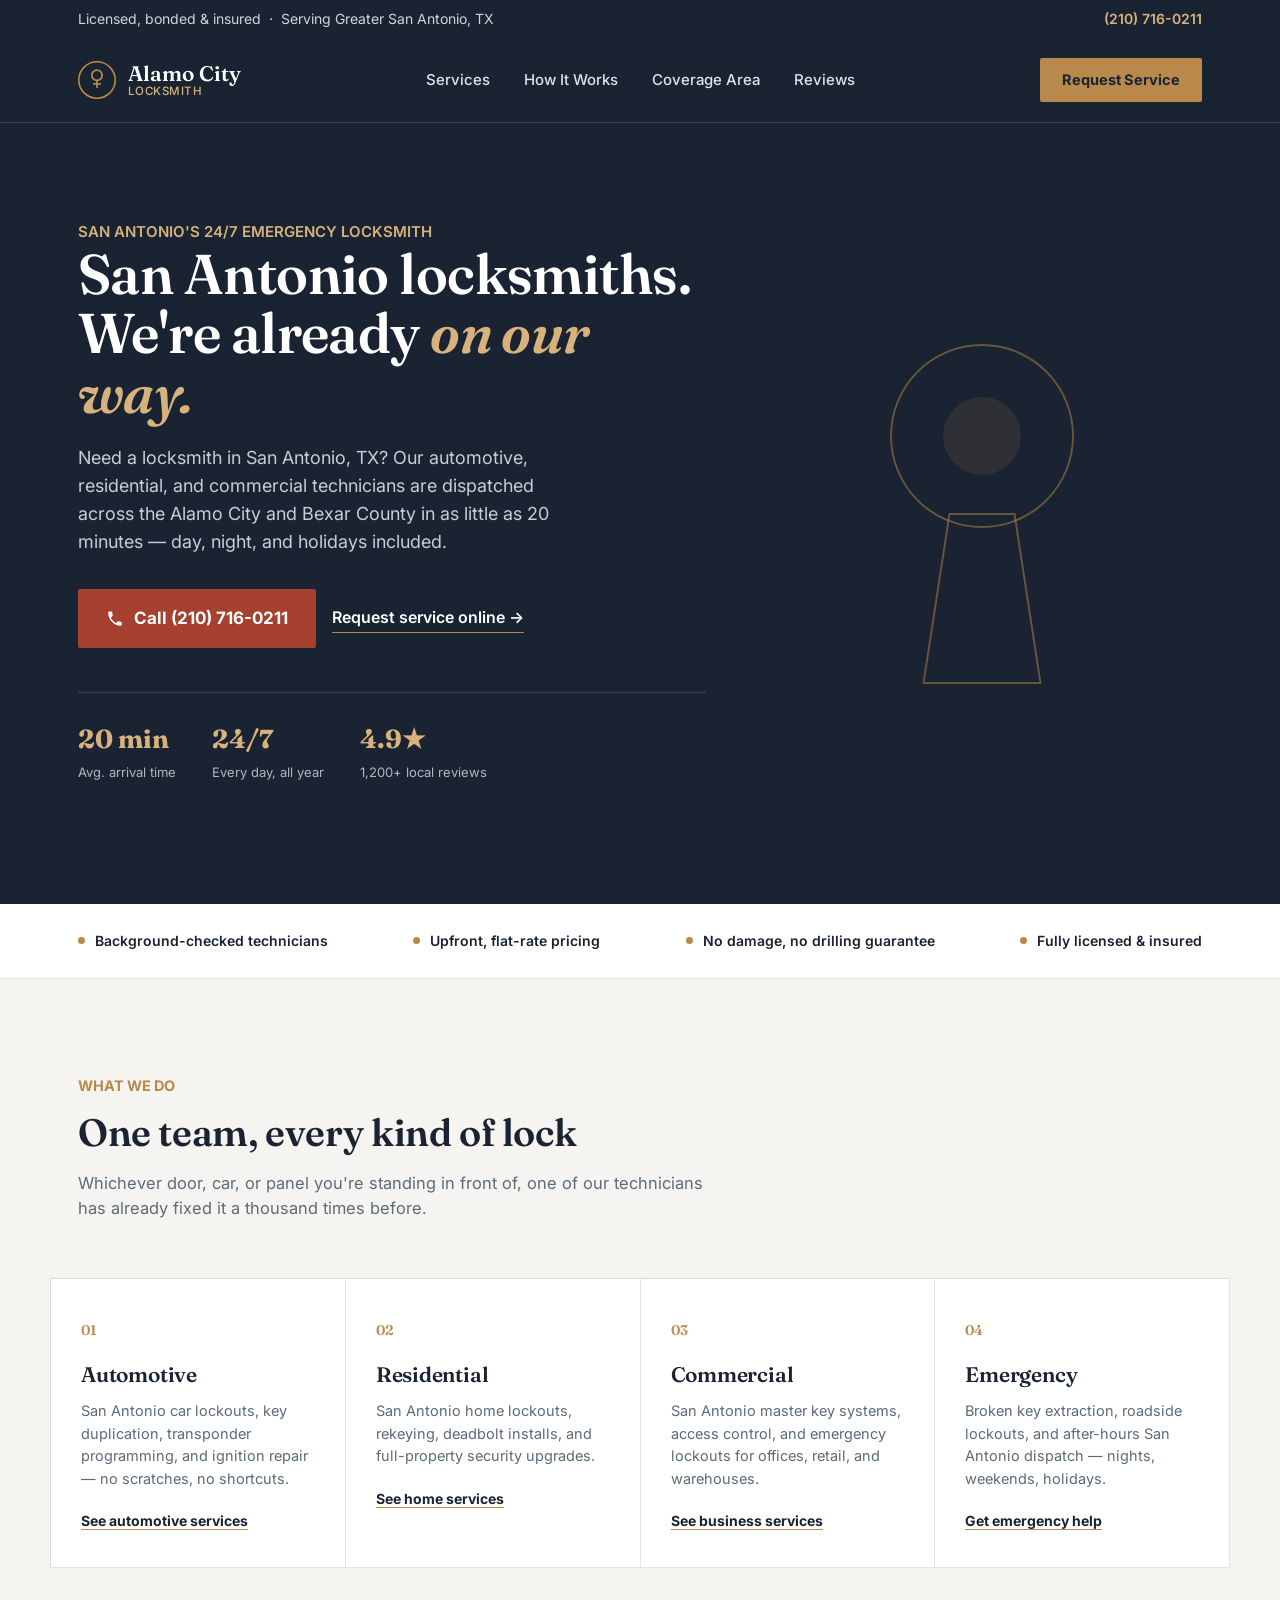
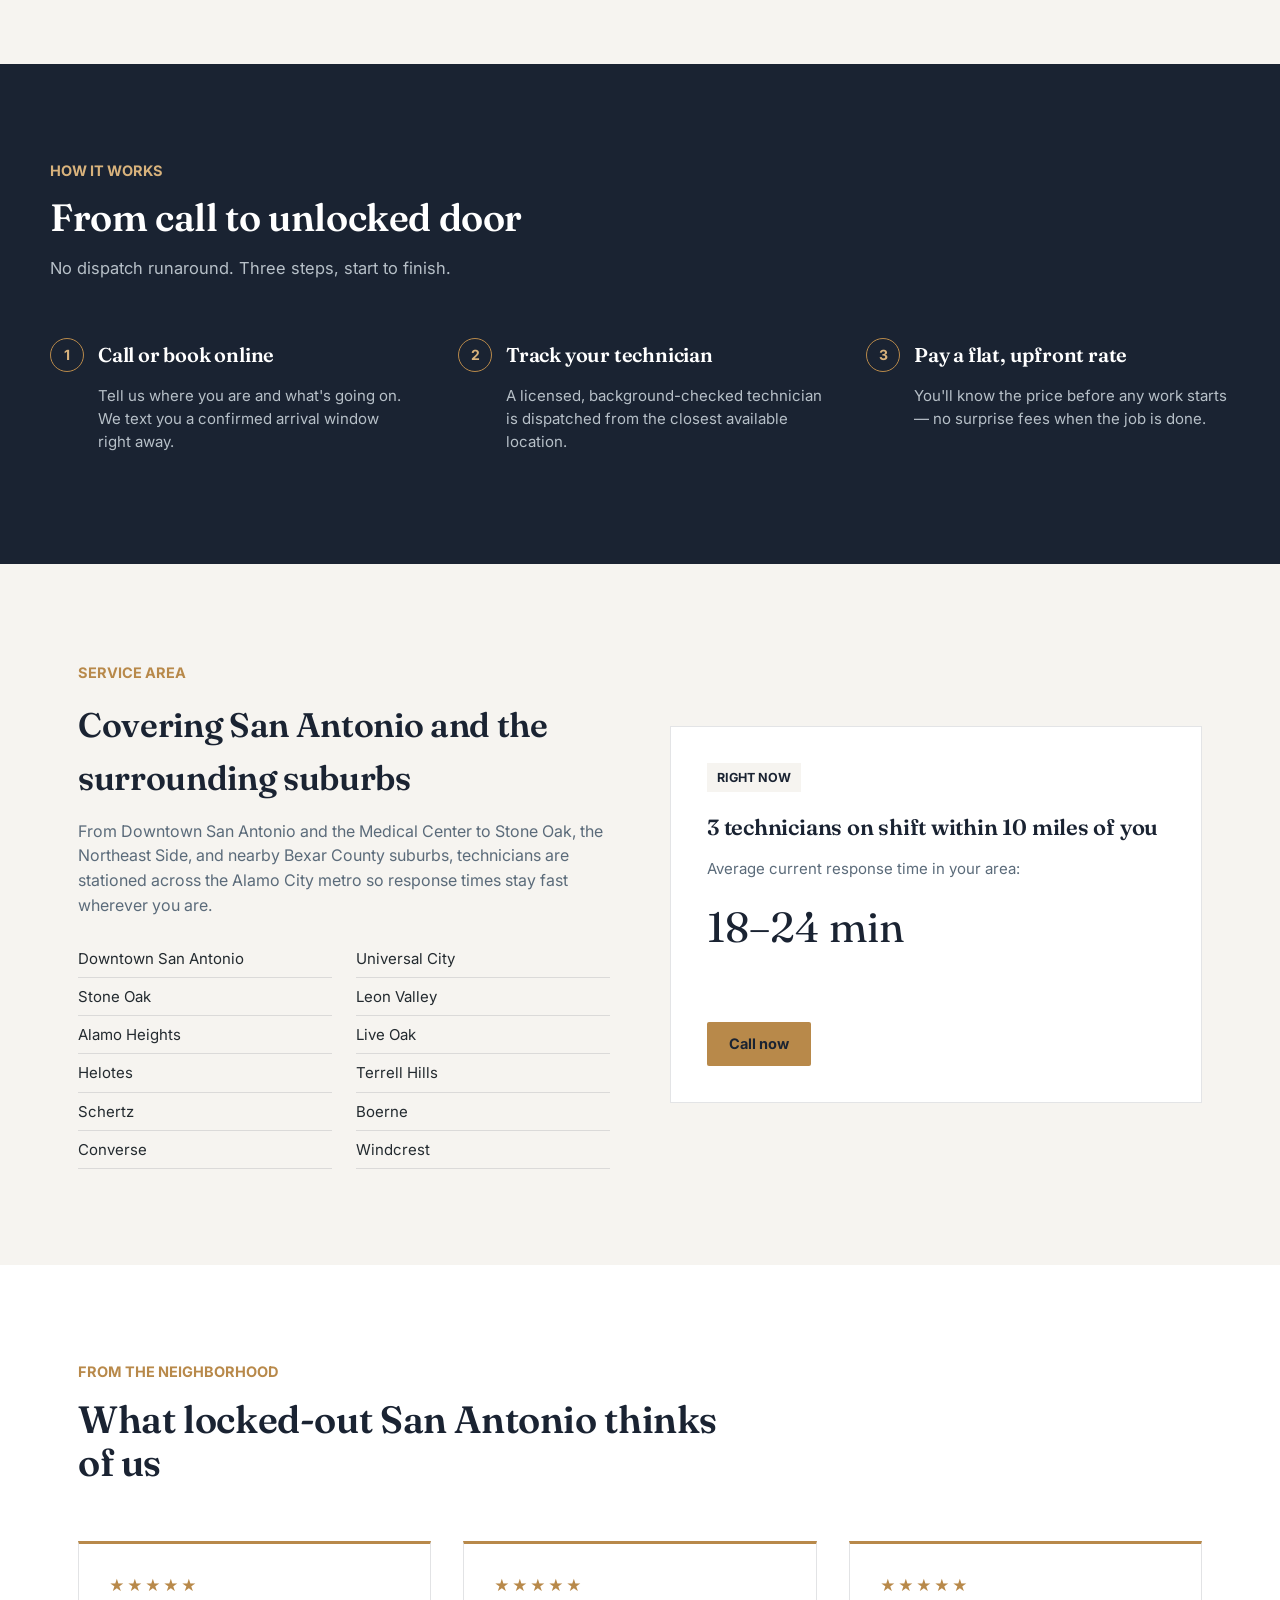
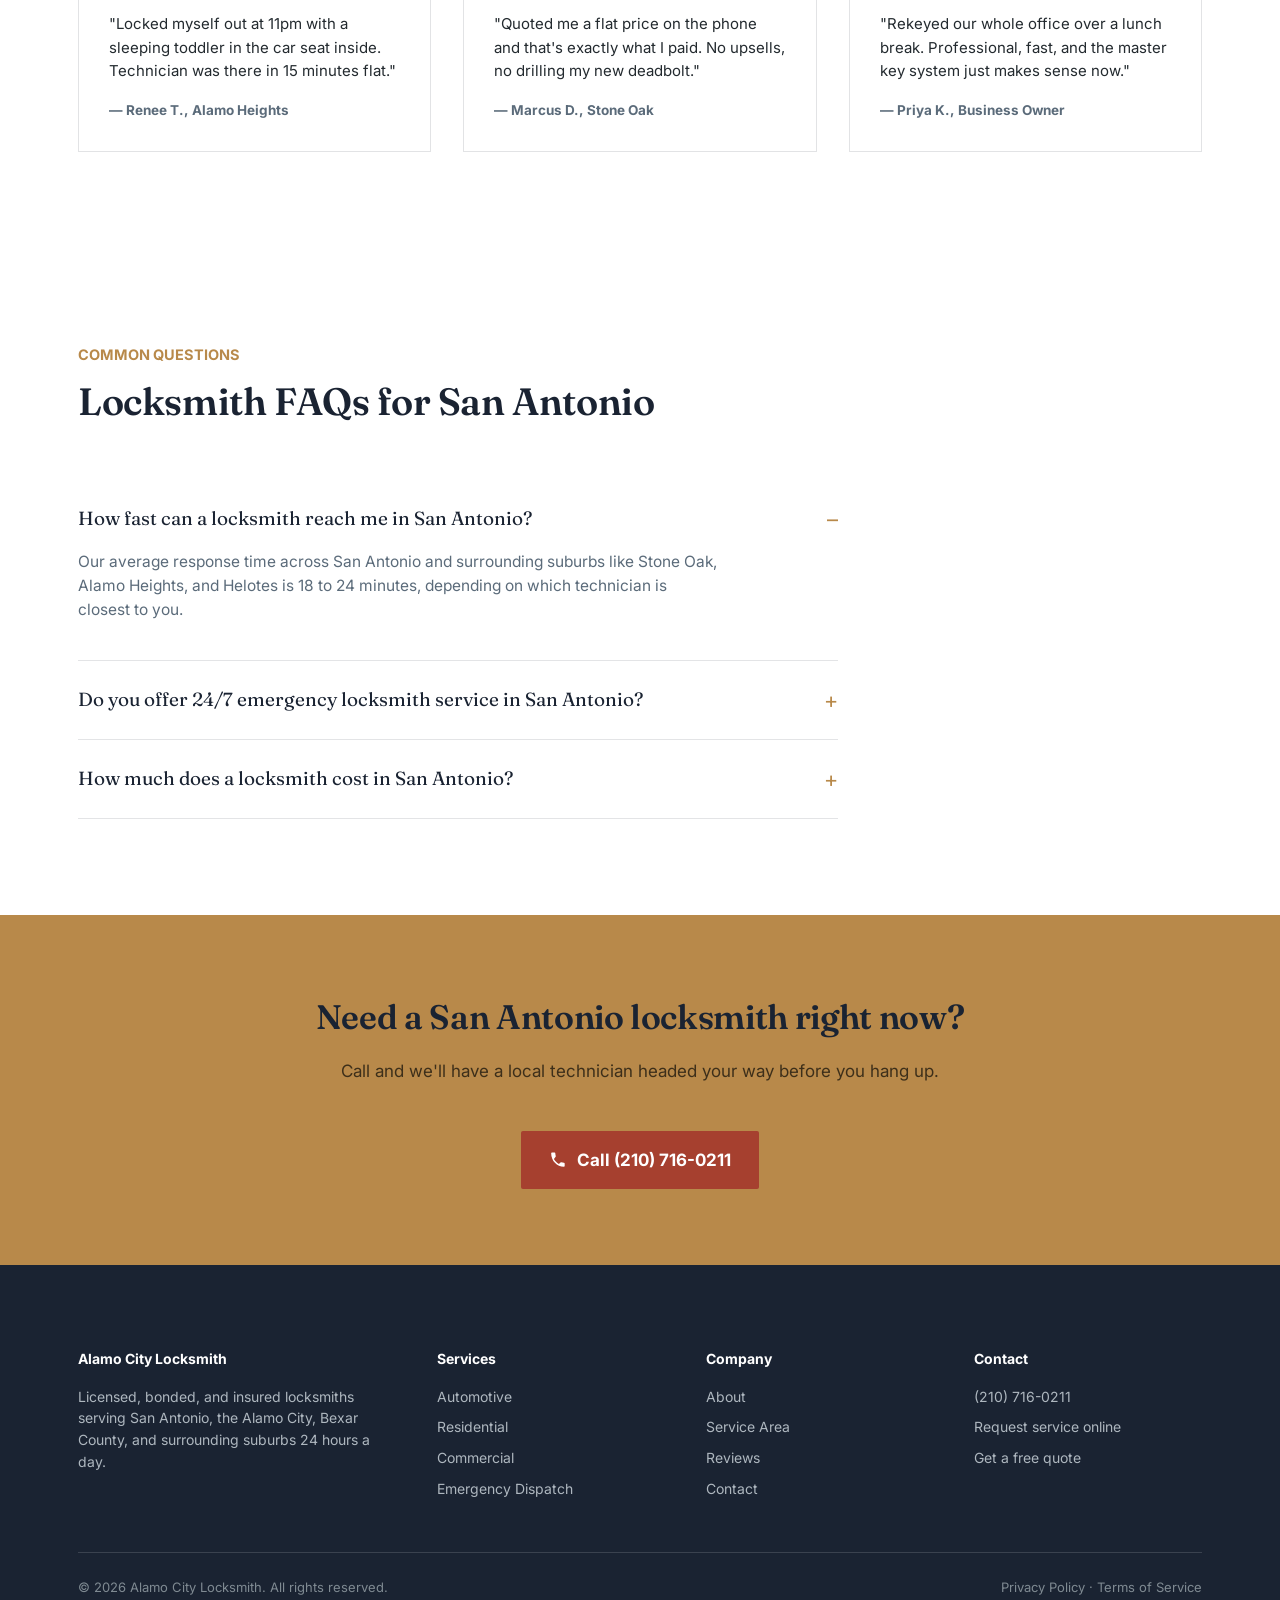
==== index.html @ 2876f6c8 "Add index.html" ====
<!DOCTYPE html>
<html lang="en">
<head>
<meta charset="UTF-8">
<meta name="viewport" content="width=device-width, initial-scale=1.0">
<title>Alamo City Locksmith | San Antonio, TX 24/7 Emergency Locksmith</title>
<meta name="description" content="San Antonio, TX locksmith serving Bexar County and the Alamo City 24/7. Car lockouts, home rekeying, keys, commercial locks and emergency dispatch across San Antonio, Stone Oak, Alamo Heights, Helotes &amp; Schertz — average 20-minute response.">
<link rel="canonical" href="https://alamocitylocksmith.com/">
<meta name="robots" content="index, follow">
<meta name="geo.region" content="US-TX">
<meta name="geo.placename" content="San Antonio">
<meta name="geo.position" content="29.4241;-98.4936">
<meta name="ICBM" content="29.4241, -98.4936">

<meta property="og:type" content="website">
<meta property="og:title" content="Alamo City Locksmith | San Antonio, TX 24/7 Emergency Locksmith">
<meta property="og:description" content="Licensed, bonded &amp; insured locksmiths serving San Antonio, Bexar County and the Alamo City 24/7. Automotive, residential &amp; commercial locksmith services with an average 20-minute response time.">
<meta property="og:url" content="https://alamocitylocksmith.com/">
<meta property="og:locale" content="en_US">
<meta property="og:site_name" content="Alamo City Locksmith">
<meta name="twitter:card" content="summary_large_image">
<meta name="twitter:title" content="Alamo City Locksmith | San Antonio, TX 24/7 Emergency Locksmith">
<meta name="twitter:description" content="Licensed San Antonio and Bexar County locksmith available 24/7. Avg. 20 min response across the Alamo City and surrounding suburbs.">

<link rel="preconnect" href="https://fonts.googleapis.com">
<link href="https://fonts.googleapis.com/css2?family=Fraunces:opsz,wght@9..144,400;9..144,500;9..144,600;9..144,700&family=Inter:wght@400;500;600;700&display=swap" rel="stylesheet">

<script type="application/ld+json">
{
  "@context": "https://schema.org",
  "@type": "Locksmith",
  "name": "Alamo City Locksmith",
  "image": "https://alamocitylocksmith.com/og-image.png",
  "url": "https://alamocitylocksmith.com/",
  "telephone": "+1-210-716-0211",
  "priceRange": "$$",
  "address": {
    "@type": "PostalAddress",
    "addressLocality": "San Antonio",
    "addressRegion": "TX",
    "addressCountry": "US"
  },
  "geo": {
    "@type": "GeoCoordinates",
    "latitude": 29.4241,
    "longitude": -98.4936
  },
  "areaServed": [
    {"@type":"City","name":"San Antonio, Texas"}, {"@type":"City","name":"Stone Oak, San Antonio, Texas"},
    {"@type":"City","name":"Alamo Heights, Texas"}, {"@type":"City","name":"Helotes, Texas"},
    {"@type":"City","name":"Schertz, Texas"}, {"@type":"City","name":"Converse, Texas"},
    {"@type":"City","name":"Universal City, Texas"}, {"@type":"City","name":"Leon Valley, Texas"},
    {"@type":"City","name":"Live Oak, Texas"}, {"@type":"City","name":"Terrell Hills, Texas"},
    {"@type":"City","name":"Boerne, Texas"}, {"@type":"City","name":"Windcrest, Texas"},
    {"@type":"AdministrativeArea","name":"Bexar County, Texas"}
  ],
  "openingHoursSpecification": {
    "@type": "OpeningHoursSpecification",
    "dayOfWeek": ["Monday","Tuesday","Wednesday","Thursday","Friday","Saturday","Sunday"],
    "opens": "00:00",
    "closes": "23:59"
  },
  "aggregateRating": {
    "@type": "AggregateRating",
    "ratingValue": "4.9",
    "reviewCount": "1200"
  },
  "sameAs": []
}
</script>
<script type="application/ld+json">
{
  "@context": "https://schema.org",
  "@type": "FAQPage",
  "mainEntity": [
    {
      "@type": "Question",
      "name": "How fast can a locksmith reach me in San Antonio?",
      "acceptedAnswer": {
        "@type": "Answer",
        "text": "Our average response time across San Antonio and surrounding suburbs like Stone Oak, Alamo Heights, and Helotes is 18 to 24 minutes, depending on which technician is closest to you."
      }
    },
    {
      "@type": "Question",
      "name": "Do you offer 24/7 emergency locksmith service in San Antonio?",
      "acceptedAnswer": {
        "@type": "Answer",
        "text": "Yes. Alamo City Locksmith dispatches technicians across the San Antonio metro 24 hours a day, including nights, weekends, and holidays."
      }
    },
    {
      "@type": "Question",
      "name": "How much does a locksmith cost in San Antonio?",
      "acceptedAnswer": {
        "@type": "Answer",
        "text": "We quote a flat, upfront rate before any work begins, so San Antonio customers know the price of a lockout, rekey, or lock installation before a technician arrives."
      }
    }
  ]
}
</script>
<style>
  :root{
    --ink:#1A2332;
    --ink-2:#232A2F;
    --brass:#B8894A;
    --brass-light:#D8B27C;
    --steel:#5B6B7A;
    --paper:#F6F4F0;
    --white:#FFFFFF;
    --rust:#A6402F;
    --line: rgba(255,255,255,0.14);
    --line-dark: rgba(26,35,50,0.12);
  }
  *{box-sizing:border-box;}
  html{scroll-behavior:smooth;}
  body{
    margin:0;
    font-family:'Inter', sans-serif;
    color:var(--ink-2);
    background:var(--paper);
    line-height:1.55;
  }
  h1,h2,h3,.display{
    font-family:'Fraunces', serif;
    font-weight:600;
    color:var(--ink);
    margin:0;
    letter-spacing:-0.01em;
  }
  a{color:inherit;text-decoration:none;}
  img{max-width:100%;display:block;}
  .wrap{max-width:1180px;margin:0 auto;padding:0 28px;}
  @media (prefers-reduced-motion: reduce){
    *{animation:none !important; transition:none !important;}
  }

  /* ---- Top emergency bar ---- */
  .topbar{
    background:var(--ink);
    color:#cfd6dd;
    font-size:14px;
  }
  .topbar .wrap{
    display:flex; justify-content:space-between; align-items:center;
    height:38px;
  }
  .topbar a.phone{color:var(--brass-light); font-weight:600;}

  /* ---- Header / nav ---- */
  header.site{
    background:var(--ink);
    border-bottom:1px solid var(--line);
  }
  nav.wrap{
    display:flex; align-items:center; justify-content:space-between;
    height:84px;
  }
  .brand{
    display:flex; align-items:center; gap:12px;
    color:var(--white);
  }
  .brand .mark{
    width:38px;height:38px;flex:none;
  }
  .brand .name{
    font-family:'Fraunces', serif;
    font-size:21px;
    font-weight:600;
    color:var(--white);
    line-height:1.1;
  }
  .brand .name small{
    display:block;
    font-family:'Inter', sans-serif;
    font-size:11.5px;
    font-weight:500;
    color:var(--brass-light);
    letter-spacing:0.04em;
  }
  .navlinks{
    display:flex; gap:34px; align-items:center;
  }
  .navlinks a{
    color:#dfe4e9; font-size:15px; font-weight:500;
  }
  .navlinks a:hover{color:var(--brass-light);}
  .cta-btn{
    background:var(--brass);
    color:var(--ink);
    padding:11px 22px;
    border-radius:2px;
    font-weight:700;
    font-size:14.5px;
    border:none;
    cursor:pointer;
    display:inline-block;
  }
  .cta-btn:hover{background:var(--brass-light);}
  .navcta{display:flex;align-items:center;gap:18px;}
  .nav-toggle{display:none;}

  /* ---- Hero ---- */
  .hero{
    position:relative;
    background:var(--ink);
    color:var(--white);
    overflow:hidden;
    padding:96px 0 120px;
  }
  .hero .wrap{
    position:relative;
    z-index:2;
    display:grid;
    grid-template-columns: 1.1fr 0.8fr;
    gap:40px;
    align-items:center;
  }
  .hero .eyebrow{
    color:var(--brass-light);
    font-size:15px;
    font-weight:600;
    margin-bottom:18px;
  }
  .hero h1{
    font-size:56px;
    line-height:1.06;
    color:var(--white);
  }
  .hero h1 em{
    font-style:italic;
    color:var(--brass-light);
  }
  .hero p.lede{
    margin-top:22px;
    font-size:18px;
    color:#c7ced5;
    max-width:480px;
  }
  .hero-actions{
    margin-top:34px;
    display:flex; gap:16px; flex-wrap:wrap; align-items:center;
  }
  .call-btn{
    background:var(--rust);
    color:var(--white);
    padding:16px 28px;
    font-weight:700;
    font-size:17px;
    border-radius:2px;
    display:inline-flex;
    align-items:center;
    gap:10px;
  }
  .call-btn:hover{background:#8f3527;}
  .secondary-link{
    color:var(--white);
    font-weight:600;
    border-bottom:1px solid var(--brass);
    padding-bottom:2px;
  }
  .hero-stats{
    margin-top:44px;
    display:flex; gap:36px;
    border-top:1px solid var(--line);
    padding-top:26px;
  }
  .hero-stats div strong{
    display:block;
    font-family:'Fraunces', serif;
    font-size:26px;
    color:var(--brass-light);
  }
  .hero-stats div span{
    font-size:13px;
    color:#aeb7bf;
  }
  .hero-visual{
    position:relative;
    height:420px;
  }
  .keyhole-svg{
    position:absolute;
    right:-40px;
    top:50%;
    transform:translateY(-50%);
    width:520px;
    opacity:0.9;
  }

  /* ---- Trust strip ---- */
  .trust-strip{
    background:var(--white);
    border-bottom:1px solid var(--line-dark);
  }
  .trust-strip .wrap{
    display:flex;
    justify-content:space-between;
    flex-wrap:wrap;
    gap:22px;
    padding:26px 28px;
  }
  .trust-item{
    display:flex; align-items:center; gap:10px;
    font-size:14px;
    font-weight:600;
    color:var(--ink);
  }
  .trust-item .dot{
    width:7px;height:7px;background:var(--brass);border-radius:50%;flex:none;
  }

  /* ---- Section heading pattern ---- */
  .section{padding:96px 0;}
  .section-head{
    max-width:640px;
    margin-bottom:56px;
  }
  .section-head .kicker{
    color:var(--brass);
    font-weight:700;
    font-size:14.5px;
    margin-bottom:14px;
    display:block;
  }
  .section-head h2{
    font-size:38px;
    line-height:1.15;
  }
  .section-head p{
    margin-top:16px;
    color:var(--steel);
    font-size:16.5px;
  }

  /* ---- Service tags (key-fob style, not identical rounded cards) ---- */
  .service-grid{
    display:grid;
    grid-template-columns:repeat(4,1fr);
    gap:0;
    border-top:1px solid var(--line-dark);
    border-left:1px solid var(--line-dark);
  }
  .service-tag{
    background:var(--white);
    border-right:1px solid var(--line-dark);
    border-bottom:1px solid var(--line-dark);
    padding:38px 30px 34px;
    position:relative;
  }
  .service-tag .num{
    font-family:'Fraunces', serif;
    font-size:14px;
    color:var(--brass);
    font-weight:600;
  }
  .service-tag h3{
    font-size:21px;
    margin-top:16px;
    margin-bottom:10px;
  }
  .service-tag p{
    font-size:14.5px;
    color:var(--steel);
    margin:0 0 18px;
  }
  .service-tag a{
    font-size:14px;
    font-weight:700;
    color:var(--ink);
    border-bottom:1px solid var(--brass);
  }

  /* ---- Response process ---- */
  .process{
    background:var(--ink);
    color:var(--white);
  }
  .process .section-head h2, .process .section-head p{color:var(--white);}
  .process .section-head p{color:#b7c0c8;}
  .steps{
    display:grid;
    grid-template-columns:repeat(3,1fr);
    gap:44px;
  }
  .step h3{
    color:var(--white);
    font-size:20px;
    display:flex; align-items:center; gap:14px;
  }
  .step h3 .step-mark{
    width:34px;height:34px;
    border:1px solid var(--brass);
    color:var(--brass-light);
    border-radius:50%;
    display:flex;align-items:center;justify-content:center;
    font-family:'Inter';font-size:14px;font-weight:700;
    flex:none;
  }
  .step p{
    margin-top:12px;
    color:#b7c0c8;
    font-size:15px;
    padding-left:48px;
  }

  /* ---- Coverage / areas ---- */
  .coverage{
    display:grid;
    grid-template-columns:1fr 1fr;
    gap:60px;
    align-items:center;
  }
  .coverage-list{
    columns:2;
    gap:24px;
    margin-top:22px;
  }
  .coverage-list a{
    display:block;
    padding:7px 0;
    font-size:15px;
    color:var(--ink-2);
    border-bottom:1px solid var(--line-dark);
    break-inside:avoid;
  }
  .coverage-panel{
    background:var(--white);
    border:1px solid var(--line-dark);
    padding:36px;
  }
  .coverage-panel .badge{
    display:inline-block;
    background:var(--paper);
    color:var(--ink);
    font-size:12.5px;
    font-weight:700;
    padding:5px 10px;
    margin-bottom:18px;
  }

  /* ---- Reviews ---- */
  .reviews-row{
    display:grid;
    grid-template-columns:repeat(3,1fr);
    gap:32px;
  }
  .review{
    background:var(--white);
    border:1px solid var(--line-dark);
    border-top:3px solid var(--brass);
    padding:30px;
  }
  .review .stars{color:var(--brass);font-size:15px;letter-spacing:2px;margin-bottom:14px;}
  .review p{font-size:15px;color:var(--ink-2);}
  .review .who{
    margin-top:18px;
    font-size:13.5px;
    font-weight:700;
    color:var(--steel);
  }

  /* ---- FAQ ---- */
  .faq-list{max-width:760px;}
  .faq-item{
    border-bottom:1px solid var(--line-dark);
    padding:22px 0;
  }
  .faq-item summary{
    font-family:'Fraunces', serif;
    font-size:19px;
    color:var(--ink);
    cursor:pointer;
    list-style:none;
    display:flex;
    justify-content:space-between;
    align-items:center;
    gap:16px;
  }
  .faq-item summary::-webkit-details-marker{display:none;}
  .faq-item summary::after{
    content:'+';
    font-family:'Inter';
    font-size:22px;
    color:var(--brass);
    flex:none;
  }
  .faq-item[open] summary::after{content:'–';}
  .faq-item p{
    margin-top:14px;
    color:var(--steel);
    font-size:15.5px;
    max-width:640px;
  }

  /* ---- Final CTA ---- */
  .final-cta{
    background:var(--brass);
    color:var(--ink);
    text-align:center;
    padding:76px 0;
  }
  .final-cta h2{font-size:34px;color:var(--ink);}
  .final-cta p{margin-top:14px;font-size:17px;color:#3d2f1a;}
  .final-cta .call-btn{margin-top:30px;display:inline-flex;}

  /* ---- Footer ---- */
  footer.site{
    background:var(--ink);
    color:#aeb7bf;
    padding:64px 0 30px;
  }
  .foot-grid{
    display:grid;
    grid-template-columns:1.4fr 1fr 1fr 1fr;
    gap:40px;
    padding-bottom:44px;
    border-bottom:1px solid var(--line);
  }
  .foot-grid h4{
    color:var(--white);
    font-family:'Inter';
    font-size:14px;
    margin-bottom:16px;
  }
  .foot-grid a, .foot-grid p{
    display:block;
    font-size:14px;
    color:#aeb7bf;
    margin-bottom:9px;
  }
  .foot-bottom{
    padding-top:24px;
    display:flex;
    justify-content:space-between;
    font-size:13px;
    color:#7f8a92;
    flex-wrap:wrap;
    gap:10px;
  }

  @media (max-width: 900px){
    .hero .wrap{grid-template-columns:1fr;}
    .hero-visual{display:none;}
    .navlinks{display:none;}
    .service-grid{grid-template-columns:repeat(2,1fr);}
    .steps{grid-template-columns:1fr;}
    .coverage{grid-template-columns:1fr;}
    .reviews-row{grid-template-columns:1fr;}
    .foot-grid{grid-template-columns:1fr 1fr;}
    .hero h1{font-size:38px;}
  }
</style>
</head>
<body>

<div class="topbar">
  <div class="wrap">
    <span>Licensed, bonded &amp; insured &nbsp;·&nbsp; Serving Greater San Antonio, TX</span>
    <a class="phone" href="tel:12107160211">(210) 716-0211</a>
  </div>
</div>

<header class="site">
  <nav class="wrap">
    <a class="brand" href="index.html">
      <svg class="mark" viewBox="0 0 48 48" fill="none" xmlns="http://www.w3.org/2000/svg">
        <circle cx="24" cy="24" r="23" stroke="#B8894A" stroke-width="2"/>
        <circle cx="24" cy="18" r="6.5" stroke="#B8894A" stroke-width="2.2"/>
        <path d="M24 24.5V33" stroke="#B8894A" stroke-width="2.2" stroke-linecap="round"/>
        <path d="M20 29H28" stroke="#B8894A" stroke-width="2.2" stroke-linecap="round"/>
      </svg>
      <span class="name">Alamo City<small>LOCKSMITH</small></span>
    </a>
    <div class="navlinks">
      <a href="#services">Services</a>
      <a href="#process">How It Works</a>
      <a href="#coverage">Coverage Area</a>
      <a href="#reviews">Reviews</a>
    </div>
    <div class="navcta">
      <a class="cta-btn" href="#book">Request Service</a>
    </div>
  </nav>
</header>

<section class="hero" id="top">
  <div class="wrap">
    <div>
      <span class="eyebrow">SAN ANTONIO'S 24/7 EMERGENCY LOCKSMITH</span>
      <h1>San Antonio locksmiths.<br>We're already <em>on our way.</em></h1>
      <p class="lede">Need a locksmith in San Antonio, TX? Our automotive, residential, and commercial technicians are dispatched across the Alamo City and Bexar County in as little as 20 minutes — day, night, and holidays included.</p>
      <div class="hero-actions">
        <a class="call-btn" href="tel:12107160211">
          <svg width="18" height="18" viewBox="0 0 24 24" fill="none"><path d="M6.6 10.8c1.4 2.8 3.8 5.2 6.6 6.6l2.2-2.2c.3-.3.7-.4 1-.2 1.1.4 2.3.6 3.5.6.6 0 1 .5 1 1v3.5c0 .6-.4 1-1 1C10.7 21.1 2.9 13.3 2.9 3.1c0-.6.5-1 1-1H7.4c.6 0 1 .4 1 1 0 1.2.2 2.4.6 3.5.1.4 0 .8-.2 1L6.6 10.8z" fill="white"/></svg>
          Call (210) 716-0211
        </a>
        <a class="secondary-link" href="#book">Request service online →</a>
      </div>
      <div class="hero-stats">
        <div><strong>20 min</strong><span>Avg. arrival time</span></div>
        <div><strong>24/7</strong><span>Every day, all year</span></div>
        <div><strong>4.9★</strong><span>1,200+ local reviews</span></div>
      </div>
    </div>
    <div class="hero-visual">
      <svg class="keyhole-svg" viewBox="0 0 400 400" fill="none" xmlns="http://www.w3.org/2000/svg">
        <circle cx="200" cy="150" r="70" stroke="#B8894A" stroke-width="1.5" opacity="0.55"/>
        <path d="M175 210 L225 210 L245 340 L155 340 Z" stroke="#B8894A" stroke-width="1.5" opacity="0.55"/>
        <circle cx="200" cy="150" r="30" fill="#B8894A" opacity="0.15"/>
      </svg>
    </div>
  </div>
</section>

<div class="trust-strip">
  <div class="wrap">
    <div class="trust-item"><span class="dot"></span>Background-checked technicians</div>
    <div class="trust-item"><span class="dot"></span>Upfront, flat-rate pricing</div>
    <div class="trust-item"><span class="dot"></span>No damage, no drilling guarantee</div>
    <div class="trust-item"><span class="dot"></span>Fully licensed &amp; insured</div>
  </div>
</div>

<section class="section" id="services">
  <div class="wrap">
    <div class="section-head">
      <span class="kicker">WHAT WE DO</span>
      <h2>One team, every kind of lock</h2>
      <p>Whichever door, car, or panel you're standing in front of, one of our technicians has already fixed it a thousand times before.</p>
    </div>
  </div>
  <div class="wrap" style="padding:0;">
    <div class="service-grid">
      <div class="service-tag">
        <span class="num">01</span>
        <h3>Automotive</h3>
        <p>San Antonio car lockouts, key duplication, transponder programming, and ignition repair — no scratches, no shortcuts.</p>
        <a href="automotive-locksmith-san-antonio.html">See automotive services</a>
      </div>
      <div class="service-tag">
        <span class="num">02</span>
        <h3>Residential</h3>
        <p>San Antonio home lockouts, rekeying, deadbolt installs, and full-property security upgrades.</p>
        <a href="residential-locksmith-san-antonio.html">See home services</a>
      </div>
      <div class="service-tag">
        <span class="num">03</span>
        <h3>Commercial</h3>
        <p>San Antonio master key systems, access control, and emergency lockouts for offices, retail, and warehouses.</p>
        <a href="commercial-locksmith-san-antonio.html">See business services</a>
      </div>
      <div class="service-tag">
        <span class="num">04</span>
        <h3>Emergency</h3>
        <p>Broken key extraction, roadside lockouts, and after-hours San Antonio dispatch — nights, weekends, holidays.</p>
        <a href="emergency-locksmith-san-antonio.html">Get emergency help</a>
      </div>
    </div>
  </div>
</section>

<section class="process" id="process">
  <div class="wrap section">
    <div class="section-head">
      <span class="kicker" style="color:#D8B27C;">HOW IT WORKS</span>
      <h2>From call to unlocked door</h2>
      <p>No dispatch runaround. Three steps, start to finish.</p>
    </div>
    <div class="steps">
      <div class="step">
        <h3><span class="step-mark">1</span>Call or book online</h3>
        <p>Tell us where you are and what's going on. We text you a confirmed arrival window right away.</p>
      </div>
      <div class="step">
        <h3><span class="step-mark">2</span>Track your technician</h3>
        <p>A licensed, background-checked technician is dispatched from the closest available location.</p>
      </div>
      <div class="step">
        <h3><span class="step-mark">3</span>Pay a flat, upfront rate</h3>
        <p>You'll know the price before any work starts — no surprise fees when the job is done.</p>
      </div>
    </div>
  </div>
</section>

<section class="section" id="coverage">
  <div class="wrap coverage">
    <div>
      <span class="kicker" style="color:var(--brass);font-weight:700;font-size:14.5px;">SERVICE AREA</span>
      <h2 style="font-size:34px;margin-top:14px;">Covering San Antonio and the surrounding suburbs</h2>
      <p style="color:var(--steel);margin-top:14px;">From Downtown San Antonio and the Medical Center to Stone Oak, the Northeast Side, and nearby Bexar County suburbs, technicians are stationed across the Alamo City metro so response times stay fast wherever you are.</p>
      <div class="coverage-list">
        <a href="#">Downtown San Antonio</a>
        <a href="#">Stone Oak</a>
        <a href="#">Alamo Heights</a>
        <a href="#">Helotes</a>
        <a href="#">Schertz</a>
        <a href="#">Converse</a>
        <a href="#">Universal City</a>
        <a href="#">Leon Valley</a>
        <a href="#">Live Oak</a>
        <a href="#">Terrell Hills</a>
        <a href="#">Boerne</a>
        <a href="#">Windcrest</a>
      </div>
    </div>
    <div class="coverage-panel">
      <span class="badge">RIGHT NOW</span>
      <h3 style="font-size:22px;">3 technicians on shift within 10 miles of you</h3>
      <p style="color:var(--steel);margin-top:12px;font-size:15px;">Average current response time in your area:</p>
      <p style="font-family:'Fraunces';font-size:42px;color:var(--ink);margin-top:6px;">18–24 min</p>
      <a class="cta-btn" style="margin-top:20px;display:inline-block;" href="tel:12107160211">Call now</a>
    </div>
  </div>
</section>

<section class="section" id="reviews" style="background:var(--white);">
  <div class="wrap">
    <div class="section-head">
      <span class="kicker">FROM THE NEIGHBORHOOD</span>
      <h2>What locked-out San Antonio thinks of us</h2>
    </div>
    <div class="reviews-row">
      <div class="review">
        <div class="stars">★★★★★</div>
        <p>"Locked myself out at 11pm with a sleeping toddler in the car seat inside. Technician was there in 15 minutes flat."</p>
        <div class="who">— Renee T., Alamo Heights</div>
      </div>
      <div class="review">
        <div class="stars">★★★★★</div>
        <p>"Quoted me a flat price on the phone and that's exactly what I paid. No upsells, no drilling my new deadbolt."</p>
        <div class="who">— Marcus D., Stone Oak</div>
      </div>
      <div class="review">
        <div class="stars">★★★★★</div>
        <p>"Rekeyed our whole office over a lunch break. Professional, fast, and the master key system just makes sense now."</p>
        <div class="who">— Priya K., Business Owner</div>
      </div>
    </div>
  </div>
</section>

<section class="section" style="background:var(--white);" id="faq">
  <div class="wrap">
    <div class="section-head">
      <span class="kicker">COMMON QUESTIONS</span>
      <h2>Locksmith FAQs for San Antonio</h2>
    </div>
    <div class="faq-list">
      <details class="faq-item" open>
        <summary>How fast can a locksmith reach me in San Antonio?</summary>
        <p>Our average response time across San Antonio and surrounding suburbs like Stone Oak, Alamo Heights, and Helotes is 18 to 24 minutes, depending on which technician is closest to you.</p>
      </details>
      <details class="faq-item">
        <summary>Do you offer 24/7 emergency locksmith service in San Antonio?</summary>
        <p>Yes. Alamo City Locksmith dispatches technicians across the San Antonio metro 24 hours a day, including nights, weekends, and holidays.</p>
      </details>
      <details class="faq-item">
        <summary>How much does a locksmith cost in San Antonio?</summary>
        <p>We quote a flat, upfront rate before any work begins, so San Antonio customers know the price of a lockout, rekey, or lock installation before a technician arrives.</p>
      </details>
    </div>
  </div>
</section>

<section class="final-cta" id="book">
  <div class="wrap">
    <h2>Need a San Antonio locksmith right now?</h2>
    <p>Call and we'll have a local technician headed your way before you hang up.</p>
    <a class="call-btn" href="tel:12107160211">
      <svg width="18" height="18" viewBox="0 0 24 24" fill="none"><path d="M6.6 10.8c1.4 2.8 3.8 5.2 6.6 6.6l2.2-2.2c.3-.3.7-.4 1-.2 1.1.4 2.3.6 3.5.6.6 0 1 .5 1 1v3.5c0 .6-.4 1-1 1C10.7 21.1 2.9 13.3 2.9 3.1c0-.6.5-1 1-1H7.4c.6 0 1 .4 1 1 0 1.2.2 2.4.6 3.5.1.4 0 .8-.2 1L6.6 10.8z" fill="white"/></svg>
      Call (210) 716-0211
    </a>
  </div>
</section>

<footer class="site">
  <div class="wrap">
    <div class="foot-grid">
      <div>
        <h4>Alamo City Locksmith</h4>
        <p>Licensed, bonded, and insured locksmiths serving San Antonio, the Alamo City, Bexar County, and surrounding suburbs 24 hours a day.</p>
      </div>
      <div>
        <h4>Services</h4>
        <a href="automotive-locksmith-san-antonio.html">Automotive</a>
        <a href="residential-locksmith-san-antonio.html">Residential</a>
        <a href="commercial-locksmith-san-antonio.html">Commercial</a>
        <a href="emergency-locksmith-san-antonio.html">Emergency Dispatch</a>
      </div>
      <div>
        <h4>Company</h4>
        <a href="#">About</a>
        <a href="locksmith-bexar-county.html">Service Area</a>
        <a href="#">Reviews</a>
        <a href="#">Contact</a>
      </div>
      <div>
        <h4>Contact</h4>
        <a href="tel:12107160211">(210) 716-0211</a>
        <a href="#">Request service online</a>
        <a href="#">Get a free quote</a>
      </div>
    </div>
    <div class="foot-bottom">
      <span>© 2026 Alamo City Locksmith. All rights reserved.</span>
      <span>Privacy Policy · Terms of Service</span>
    </div>
  </div>
</footer>

</body>
</html>
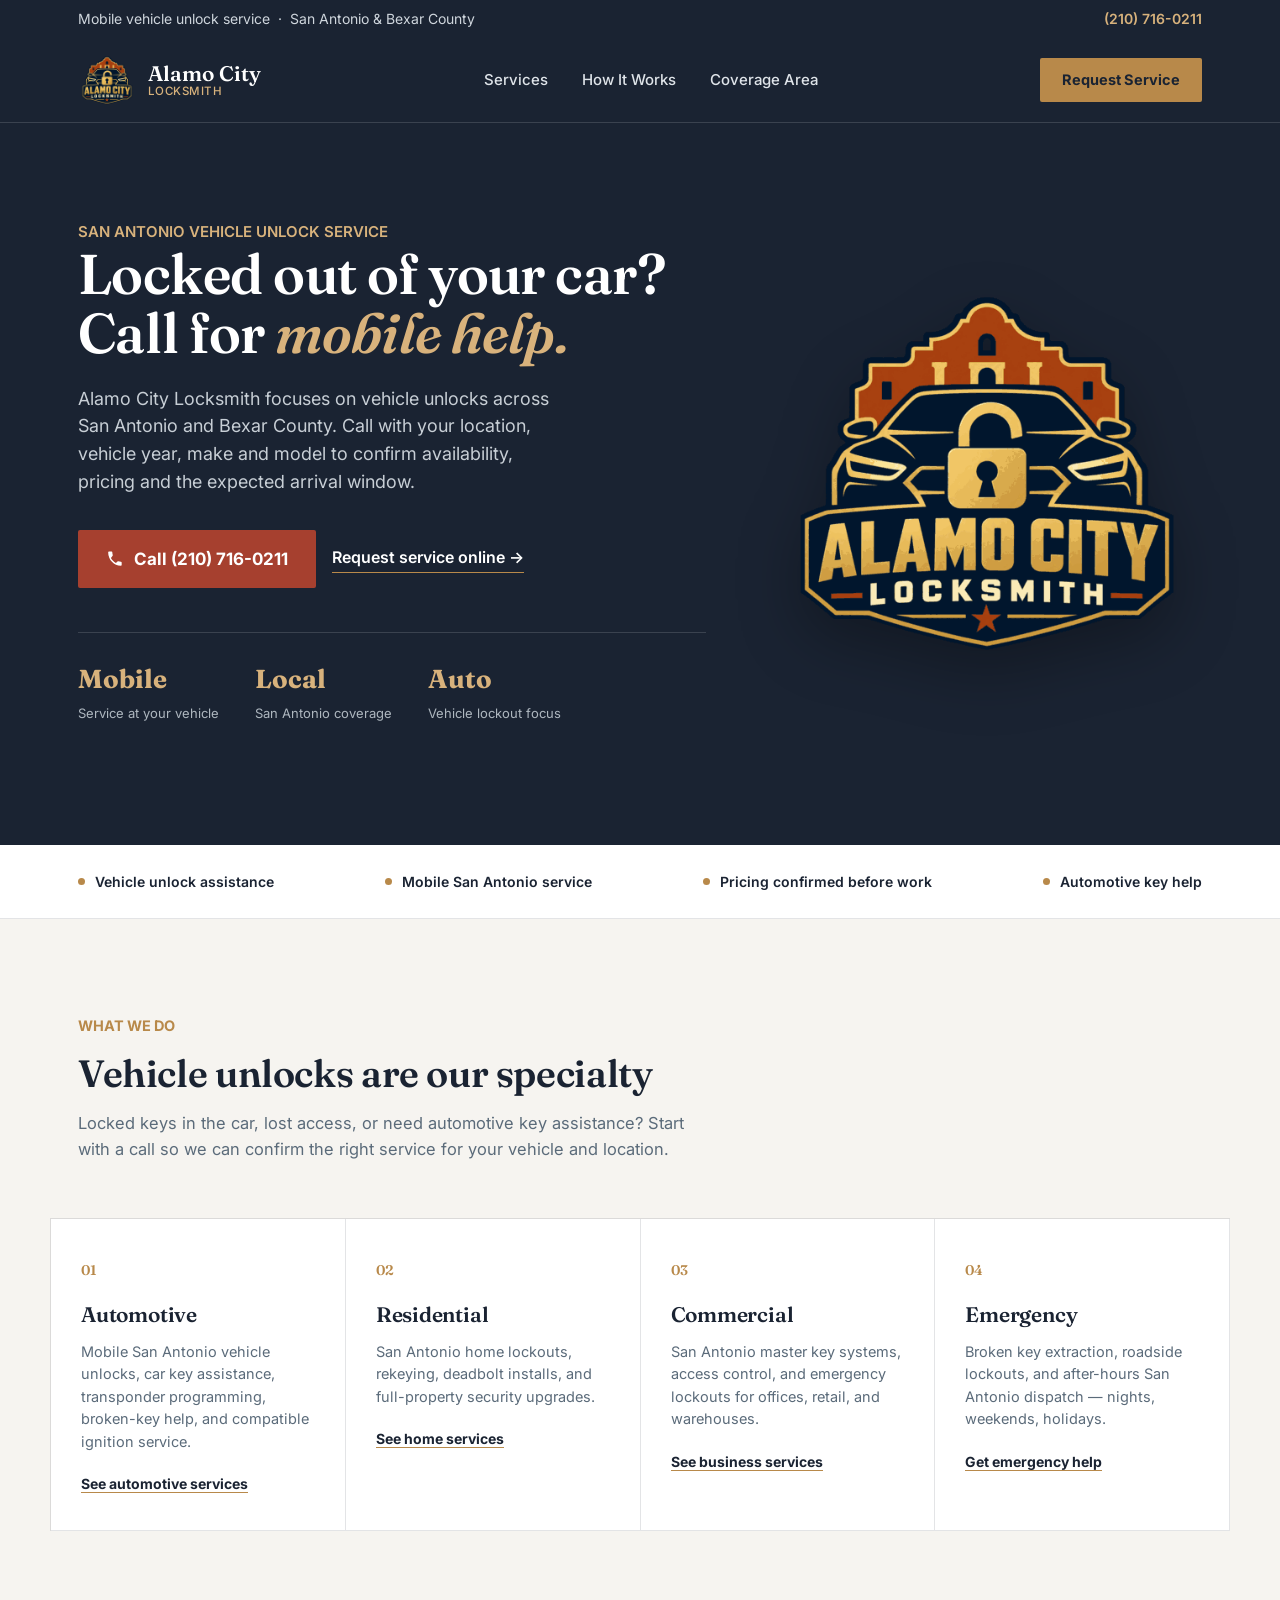
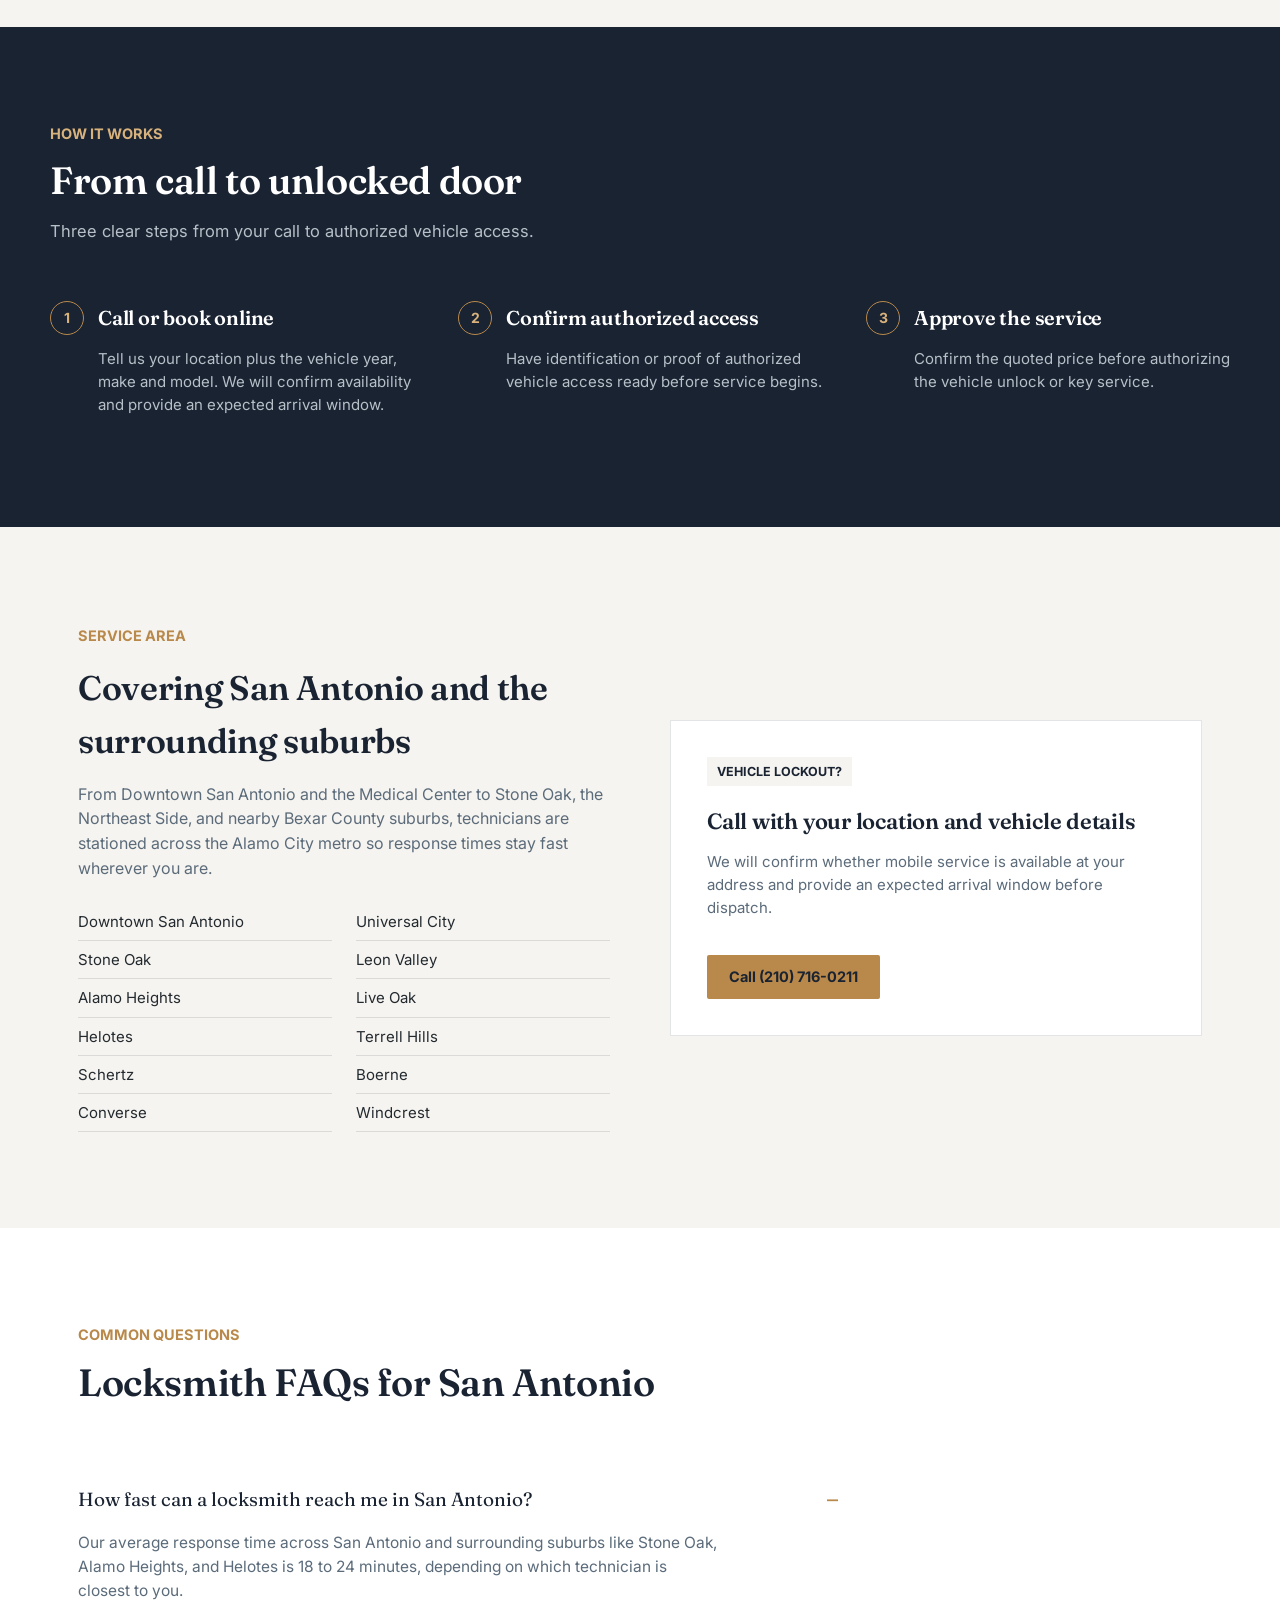
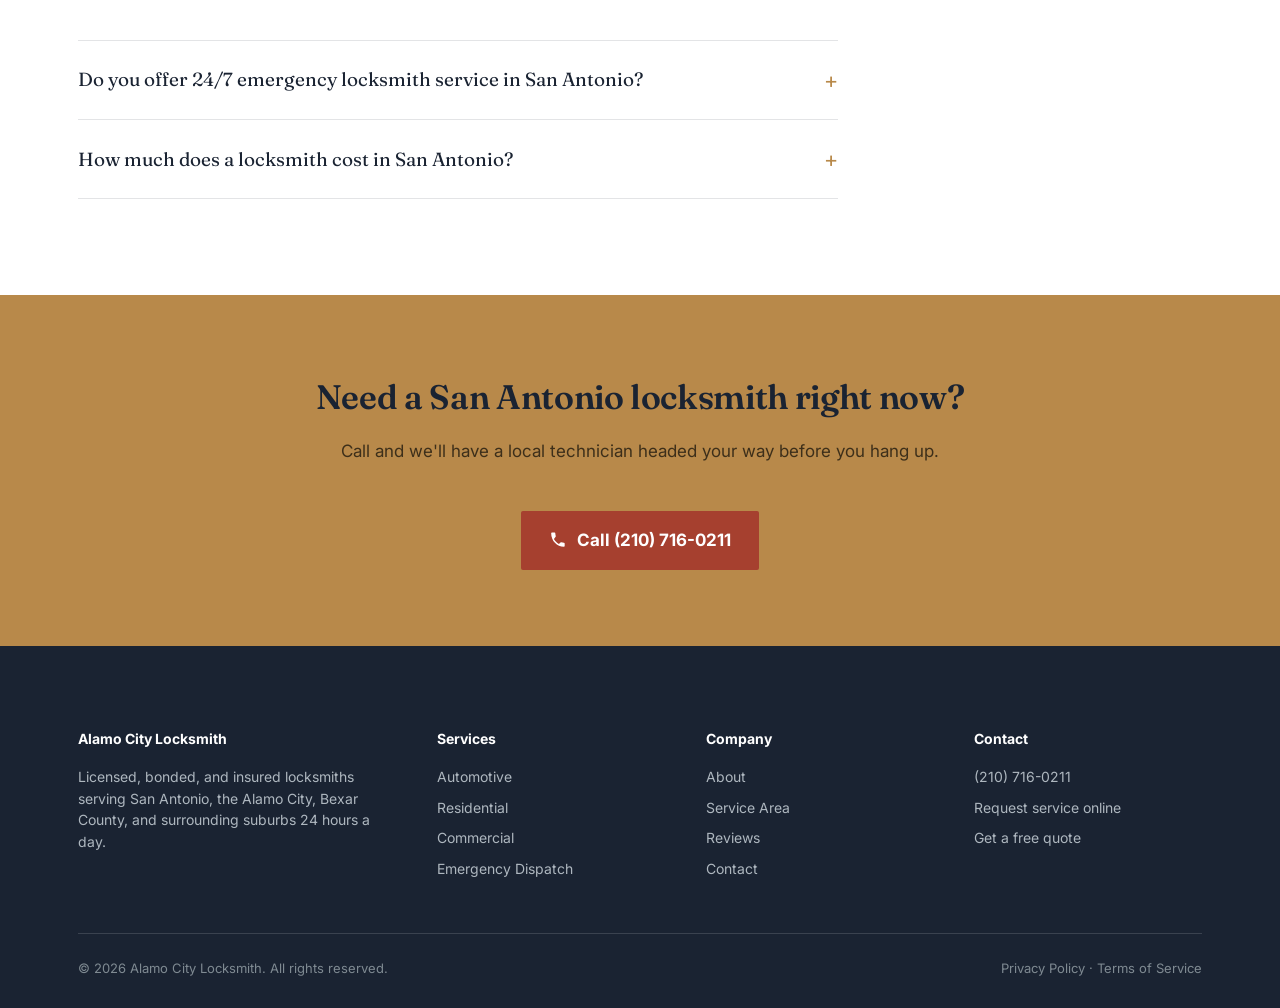
==== commit 155d775a: "Focus homepage on vehicle unlocks and add new logo" ====
--- a/index.html
+++ b/index.html
@@ -3,8 +3,8 @@
 <head>
 <meta charset="UTF-8">
 <meta name="viewport" content="width=device-width, initial-scale=1.0">
-<title>Alamo City Locksmith | San Antonio, TX 24/7 Emergency Locksmith</title>
-<meta name="description" content="San Antonio, TX locksmith serving Bexar County and the Alamo City 24/7. Car lockouts, home rekeying, keys, commercial locks and emergency dispatch across San Antonio, Stone Oak, Alamo Heights, Helotes &amp; Schertz — average 20-minute response.">
+<title>Car Unlock Service San Antonio, TX | Alamo City Locksmith</title>
+<meta name="description" content="Locked out of your car in San Antonio? Call Alamo City Locksmith for mobile vehicle unlock service, car key help and automotive locksmith assistance across Bexar County.">
 <link rel="canonical" href="https://alamocitylocksmith.com/">
 <meta name="robots" content="index, follow">
 <meta name="geo.region" content="US-TX">
@@ -13,14 +13,18 @@
 <meta name="ICBM" content="29.4241, -98.4936">
 
 <meta property="og:type" content="website">
-<meta property="og:title" content="Alamo City Locksmith | San Antonio, TX 24/7 Emergency Locksmith">
-<meta property="og:description" content="Licensed, bonded &amp; insured locksmiths serving San Antonio, Bexar County and the Alamo City 24/7. Automotive, residential &amp; commercial locksmith services with an average 20-minute response time.">
+<meta property="og:title" content="Car Unlock Service San Antonio | Alamo City Locksmith">
+<meta property="og:description" content="Mobile car unlock and automotive locksmith service throughout San Antonio and Bexar County. Call (210) 716-0211.">
 <meta property="og:url" content="https://alamocitylocksmith.com/">
 <meta property="og:locale" content="en_US">
 <meta property="og:site_name" content="Alamo City Locksmith">
 <meta name="twitter:card" content="summary_large_image">
-<meta name="twitter:title" content="Alamo City Locksmith | San Antonio, TX 24/7 Emergency Locksmith">
-<meta name="twitter:description" content="Licensed San Antonio and Bexar County locksmith available 24/7. Avg. 20 min response across the Alamo City and surrounding suburbs.">
+<meta property="og:image" content="https://alamocitylocksmith.com/alamo-city-locksmith-logo.png">
+<meta property="og:image:alt" content="Alamo City Locksmith automotive lockout logo">
+<meta name="twitter:image" content="https://alamocitylocksmith.com/alamo-city-locksmith-logo.png">
+<link rel="icon" type="image/png" href="/alamo-city-locksmith-logo.png">
+<meta name="twitter:title" content="Car Unlock Service San Antonio | Alamo City Locksmith">
+<meta name="twitter:description" content="Mobile vehicle unlock and automotive locksmith help across San Antonio and Bexar County.">
 
 <link rel="preconnect" href="https://fonts.googleapis.com">
 <link href="https://fonts.googleapis.com/css2?family=Fraunces:opsz,wght@9..144,400;9..144,500;9..144,600;9..144,700&family=Inter:wght@400;500;600;700&display=swap" rel="stylesheet">
@@ -30,7 +34,7 @@
   "@context": "https://schema.org",
   "@type": "Locksmith",
   "name": "Alamo City Locksmith",
-  "image": "https://alamocitylocksmith.com/og-image.png",
+  "image": "https://alamocitylocksmith.com/alamo-city-locksmith-logo.png",
   "url": "https://alamocitylocksmith.com/",
   "telephone": "+1-210-716-0211",
   "priceRange": "$$",
@@ -59,11 +63,6 @@
     "dayOfWeek": ["Monday","Tuesday","Wednesday","Thursday","Friday","Saturday","Sunday"],
     "opens": "00:00",
     "closes": "23:59"
-  },
-  "aggregateRating": {
-    "@type": "AggregateRating",
-    "ratingValue": "4.9",
-    "reviewCount": "1200"
   },
   "sameAs": []
 }
@@ -161,8 +160,8 @@
     display:flex; align-items:center; gap:12px;
     color:var(--white);
   }
-  .brand .mark{
-    width:38px;height:38px;flex:none;
+  .brand .brand-logo{
+    width:58px;height:58px;object-fit:contain;flex:none;
   }
   .brand .name{
     font-family:'Fraunces', serif;
@@ -280,13 +279,14 @@
     position:relative;
     height:420px;
   }
-  .keyhole-svg{
+  .hero-logo{
     position:absolute;
-    right:-40px;
+    right:0;
     top:50%;
     transform:translateY(-50%);
-    width:520px;
-    opacity:0.9;
+    width:min(100%,430px);
+    height:auto;
+    filter:drop-shadow(0 24px 30px rgba(0,0,0,.28));
   }
 
   /* ---- Trust strip ---- */
@@ -557,27 +557,21 @@
 
 <div class="topbar">
   <div class="wrap">
-    <span>Licensed, bonded &amp; insured &nbsp;·&nbsp; Serving Greater San Antonio, TX</span>
+    <span>Mobile vehicle unlock service &nbsp;·&nbsp; San Antonio &amp; Bexar County</span>
     <a class="phone" href="tel:12107160211">(210) 716-0211</a>
   </div>
 </div>
 
 <header class="site">
   <nav class="wrap">
-    <a class="brand" href="index.html">
-      <svg class="mark" viewBox="0 0 48 48" fill="none" xmlns="http://www.w3.org/2000/svg">
-        <circle cx="24" cy="24" r="23" stroke="#B8894A" stroke-width="2"/>
-        <circle cx="24" cy="18" r="6.5" stroke="#B8894A" stroke-width="2.2"/>
-        <path d="M24 24.5V33" stroke="#B8894A" stroke-width="2.2" stroke-linecap="round"/>
-        <path d="M20 29H28" stroke="#B8894A" stroke-width="2.2" stroke-linecap="round"/>
-      </svg>
+    <a class="brand" href="/">
+      <img class="brand-logo" src="/alamo-city-locksmith-logo.png" alt="" width="58" height="58">
       <span class="name">Alamo City<small>LOCKSMITH</small></span>
     </a>
     <div class="navlinks">
       <a href="#services">Services</a>
       <a href="#process">How It Works</a>
       <a href="#coverage">Coverage Area</a>
-      <a href="#reviews">Reviews</a>
     </div>
     <div class="navcta">
       <a class="cta-btn" href="#book">Request Service</a>
@@ -588,9 +582,9 @@
 <section class="hero" id="top">
   <div class="wrap">
     <div>
-      <span class="eyebrow">SAN ANTONIO'S 24/7 EMERGENCY LOCKSMITH</span>
-      <h1>San Antonio locksmiths.<br>We're already <em>on our way.</em></h1>
-      <p class="lede">Need a locksmith in San Antonio, TX? Our automotive, residential, and commercial technicians are dispatched across the Alamo City and Bexar County in as little as 20 minutes — day, night, and holidays included.</p>
+      <span class="eyebrow">SAN ANTONIO VEHICLE UNLOCK SERVICE</span>
+      <h1>Locked out of your car?<br>Call for <em>mobile help.</em></h1>
+      <p class="lede">Alamo City Locksmith focuses on vehicle unlocks across San Antonio and Bexar County. Call with your location, vehicle year, make and model to confirm availability, pricing and the expected arrival window.</p>
       <div class="hero-actions">
         <a class="call-btn" href="tel:12107160211">
           <svg width="18" height="18" viewBox="0 0 24 24" fill="none"><path d="M6.6 10.8c1.4 2.8 3.8 5.2 6.6 6.6l2.2-2.2c.3-.3.7-.4 1-.2 1.1.4 2.3.6 3.5.6.6 0 1 .5 1 1v3.5c0 .6-.4 1-1 1C10.7 21.1 2.9 13.3 2.9 3.1c0-.6.5-1 1-1H7.4c.6 0 1 .4 1 1 0 1.2.2 2.4.6 3.5.1.4 0 .8-.2 1L6.6 10.8z" fill="white"/></svg>
@@ -599,27 +593,23 @@
         <a class="secondary-link" href="#book">Request service online →</a>
       </div>
       <div class="hero-stats">
-        <div><strong>20 min</strong><span>Avg. arrival time</span></div>
-        <div><strong>24/7</strong><span>Every day, all year</span></div>
-        <div><strong>4.9★</strong><span>1,200+ local reviews</span></div>
+        <div><strong>Mobile</strong><span>Service at your vehicle</span></div>
+        <div><strong>Local</strong><span>San Antonio coverage</span></div>
+        <div><strong>Auto</strong><span>Vehicle lockout focus</span></div>
       </div>
     </div>
     <div class="hero-visual">
-      <svg class="keyhole-svg" viewBox="0 0 400 400" fill="none" xmlns="http://www.w3.org/2000/svg">
-        <circle cx="200" cy="150" r="70" stroke="#B8894A" stroke-width="1.5" opacity="0.55"/>
-        <path d="M175 210 L225 210 L245 340 L155 340 Z" stroke="#B8894A" stroke-width="1.5" opacity="0.55"/>
-        <circle cx="200" cy="150" r="30" fill="#B8894A" opacity="0.15"/>
-      </svg>
+      <img class="hero-logo" src="/alamo-city-locksmith-logo.png" alt="Alamo City Locksmith vehicle unlock service logo" width="512" height="512">
     </div>
   </div>
 </section>
 
 <div class="trust-strip">
   <div class="wrap">
-    <div class="trust-item"><span class="dot"></span>Background-checked technicians</div>
-    <div class="trust-item"><span class="dot"></span>Upfront, flat-rate pricing</div>
-    <div class="trust-item"><span class="dot"></span>No damage, no drilling guarantee</div>
-    <div class="trust-item"><span class="dot"></span>Fully licensed &amp; insured</div>
+    <div class="trust-item"><span class="dot"></span>Vehicle unlock assistance</div>
+    <div class="trust-item"><span class="dot"></span>Mobile San Antonio service</div>
+    <div class="trust-item"><span class="dot"></span>Pricing confirmed before work</div>
+    <div class="trust-item"><span class="dot"></span>Automotive key help</div>
   </div>
 </div>
 
@@ -627,8 +617,8 @@
   <div class="wrap">
     <div class="section-head">
       <span class="kicker">WHAT WE DO</span>
-      <h2>One team, every kind of lock</h2>
-      <p>Whichever door, car, or panel you're standing in front of, one of our technicians has already fixed it a thousand times before.</p>
+      <h2>Vehicle unlocks are our specialty</h2>
+      <p>Locked keys in the car, lost access, or need automotive key assistance? Start with a call so we can confirm the right service for your vehicle and location.</p>
     </div>
   </div>
   <div class="wrap" style="padding:0;">
@@ -636,26 +626,26 @@
       <div class="service-tag">
         <span class="num">01</span>
         <h3>Automotive</h3>
-        <p>San Antonio car lockouts, key duplication, transponder programming, and ignition repair — no scratches, no shortcuts.</p>
-        <a href="automotive-locksmith-san-antonio.html">See automotive services</a>
+        <p>Mobile San Antonio vehicle unlocks, car key assistance, transponder programming, broken-key help, and compatible ignition service.</p>
+        <a href="automotive-locksmith-san-antonio">See automotive services</a>
       </div>
       <div class="service-tag">
         <span class="num">02</span>
         <h3>Residential</h3>
         <p>San Antonio home lockouts, rekeying, deadbolt installs, and full-property security upgrades.</p>
-        <a href="residential-locksmith-san-antonio.html">See home services</a>
+        <a href="residential-locksmith-san-antonio">See home services</a>
       </div>
       <div class="service-tag">
         <span class="num">03</span>
         <h3>Commercial</h3>
         <p>San Antonio master key systems, access control, and emergency lockouts for offices, retail, and warehouses.</p>
-        <a href="commercial-locksmith-san-antonio.html">See business services</a>
+        <a href="commercial-locksmith-san-antonio">See business services</a>
       </div>
       <div class="service-tag">
         <span class="num">04</span>
         <h3>Emergency</h3>
         <p>Broken key extraction, roadside lockouts, and after-hours San Antonio dispatch — nights, weekends, holidays.</p>
-        <a href="emergency-locksmith-san-antonio.html">Get emergency help</a>
+        <a href="emergency-locksmith-san-antonio">Get emergency help</a>
       </div>
     </div>
   </div>
@@ -666,20 +656,20 @@
     <div class="section-head">
       <span class="kicker" style="color:#D8B27C;">HOW IT WORKS</span>
       <h2>From call to unlocked door</h2>
-      <p>No dispatch runaround. Three steps, start to finish.</p>
+      <p>Three clear steps from your call to authorized vehicle access.</p>
     </div>
     <div class="steps">
       <div class="step">
         <h3><span class="step-mark">1</span>Call or book online</h3>
-        <p>Tell us where you are and what's going on. We text you a confirmed arrival window right away.</p>
+        <p>Tell us your location plus the vehicle year, make and model. We will confirm availability and provide an expected arrival window.</p>
       </div>
       <div class="step">
-        <h3><span class="step-mark">2</span>Track your technician</h3>
-        <p>A licensed, background-checked technician is dispatched from the closest available location.</p>
+        <h3><span class="step-mark">2</span>Confirm authorized access</h3>
+        <p>Have identification or proof of authorized vehicle access ready before service begins.</p>
       </div>
       <div class="step">
-        <h3><span class="step-mark">3</span>Pay a flat, upfront rate</h3>
-        <p>You'll know the price before any work starts — no surprise fees when the job is done.</p>
+        <h3><span class="step-mark">3</span>Approve the service</h3>
+        <p>Confirm the quoted price before authorizing the vehicle unlock or key service.</p>
       </div>
     </div>
   </div>
@@ -707,37 +697,10 @@
       </div>
     </div>
     <div class="coverage-panel">
-      <span class="badge">RIGHT NOW</span>
-      <h3 style="font-size:22px;">3 technicians on shift within 10 miles of you</h3>
-      <p style="color:var(--steel);margin-top:12px;font-size:15px;">Average current response time in your area:</p>
-      <p style="font-family:'Fraunces';font-size:42px;color:var(--ink);margin-top:6px;">18–24 min</p>
-      <a class="cta-btn" style="margin-top:20px;display:inline-block;" href="tel:12107160211">Call now</a>
-    </div>
-  </div>
-</section>
-
-<section class="section" id="reviews" style="background:var(--white);">
-  <div class="wrap">
-    <div class="section-head">
-      <span class="kicker">FROM THE NEIGHBORHOOD</span>
-      <h2>What locked-out San Antonio thinks of us</h2>
-    </div>
-    <div class="reviews-row">
-      <div class="review">
-        <div class="stars">★★★★★</div>
-        <p>"Locked myself out at 11pm with a sleeping toddler in the car seat inside. Technician was there in 15 minutes flat."</p>
-        <div class="who">— Renee T., Alamo Heights</div>
-      </div>
-      <div class="review">
-        <div class="stars">★★★★★</div>
-        <p>"Quoted me a flat price on the phone and that's exactly what I paid. No upsells, no drilling my new deadbolt."</p>
-        <div class="who">— Marcus D., Stone Oak</div>
-      </div>
-      <div class="review">
-        <div class="stars">★★★★★</div>
-        <p>"Rekeyed our whole office over a lunch break. Professional, fast, and the master key system just makes sense now."</p>
-        <div class="who">— Priya K., Business Owner</div>
-      </div>
+      <span class="badge">VEHICLE LOCKOUT?</span>
+      <h3 style="font-size:22px;">Call with your location and vehicle details</h3>
+      <p style="color:var(--steel);margin-top:12px;font-size:15px;">We will confirm whether mobile service is available at your address and provide an expected arrival window before dispatch.</p>
+      <a class="cta-btn" style="margin-top:20px;display:inline-block;" href="tel:12107160211">Call (210) 716-0211</a>
     </div>
   </div>
 </section>
@@ -785,15 +748,15 @@
       </div>
       <div>
         <h4>Services</h4>
-        <a href="automotive-locksmith-san-antonio.html">Automotive</a>
-        <a href="residential-locksmith-san-antonio.html">Residential</a>
-        <a href="commercial-locksmith-san-antonio.html">Commercial</a>
-        <a href="emergency-locksmith-san-antonio.html">Emergency Dispatch</a>
+        <a href="automotive-locksmith-san-antonio">Automotive</a>
+        <a href="residential-locksmith-san-antonio">Residential</a>
+        <a href="commercial-locksmith-san-antonio">Commercial</a>
+        <a href="emergency-locksmith-san-antonio">Emergency Dispatch</a>
       </div>
       <div>
         <h4>Company</h4>
         <a href="#">About</a>
-        <a href="locksmith-bexar-county.html">Service Area</a>
+        <a href="locksmith-bexar-county">Service Area</a>
         <a href="#">Reviews</a>
         <a href="#">Contact</a>
       </div>
